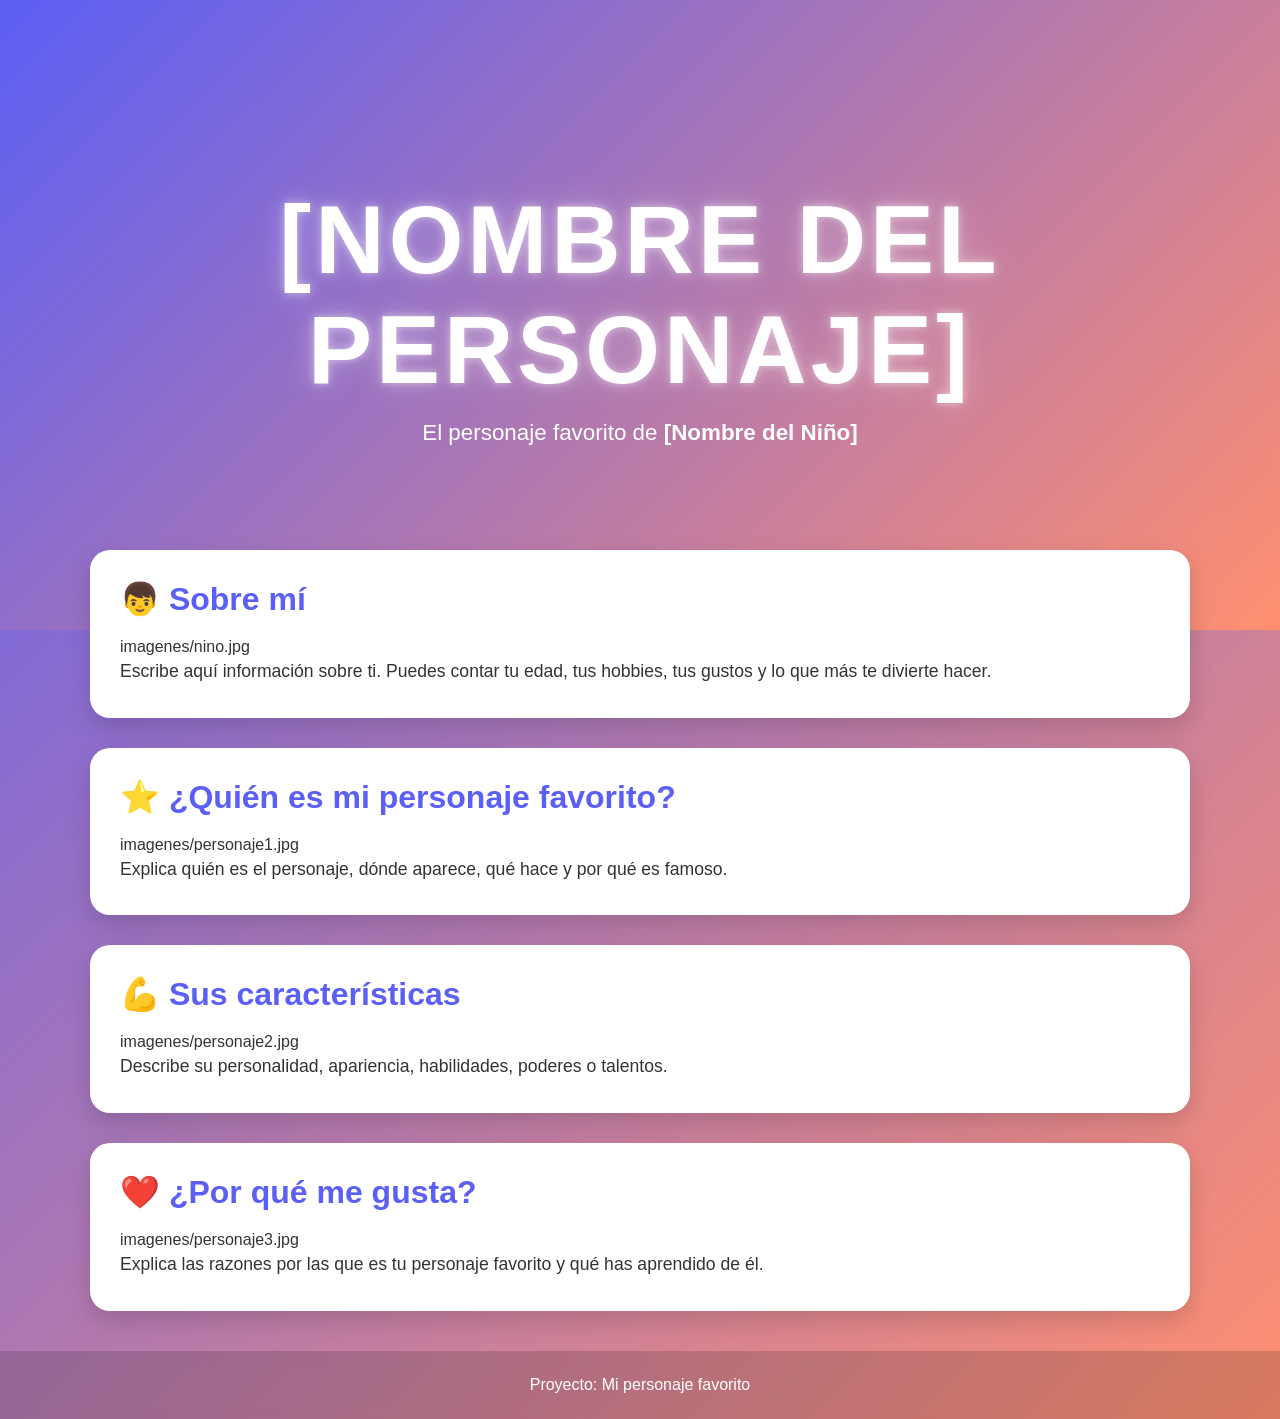
==== docs/personajeFavorito/index.html @ 67466ecb "Automated update" ====
<!DOCTYPE html>
<html lang="es">

<head>
    <meta charset="UTF-8">
    <meta name="viewport" content="width=device-width, initial-scale=1.0">
    <title>[Nombre del Personaje]</title>
    <link rel="stylesheet" href="style.css">
</head>

<body>

    <header class="hero">
        <div class="hero-content">
            <h1>[NOMBRE DEL PERSONAJE]</h1>
            <p>El personaje favorito de <strong>[Nombre del Niño]</strong></p>
        </div>
    </header>

    <main>

        <section class="card">
            <h2>👦 Sobre mí</h2>
            imagenes/nino.jpg

            <p>
                Escribe aquí información sobre ti.
                Puedes contar tu edad, tus hobbies,
                tus gustos y lo que más te divierte hacer.
            </p>
        </section>

        <section class="card">
            <h2>⭐ ¿Quién es mi personaje favorito?</h2>
            imagenes/personaje1.jpg

            <p>
                Explica quién es el personaje, dónde aparece,
                qué hace y por qué es famoso.
            </p>
        </section>

        <section class="card">
            <h2>💪 Sus características</h2>
            imagenes/personaje2.jpg

            <p>
                Describe su personalidad, apariencia,
                habilidades, poderes o talentos.
            </p>
        </section>

        <section class="card">
            <h2>❤️ ¿Por qué me gusta?</h2>
            imagenes/personaje3.jpg

            <p>
                Explica las razones por las que es tu personaje favorito
                y qué has aprendido de él.
            </p>
        </section>

    </main>

    <footer>
        <p>Proyecto: Mi personaje favorito</p>
    </footer>

</body>

</html>
---- docs/personajeFavorito/style.css ----
/*======================================
  PALETA DE COLORES
======================================*/
:root {
    --color-primario: #5b5ff5;
    --color-secundario: #ff8f70;
}

/*======================================
  CONFIGURACIÓN GENERAL
======================================*/
* {
    margin: 0;
    padding: 0;
    box-sizing: border-box;
}

body {
    font-family: "Segoe UI", Arial, sans-serif;

    background: linear-gradient(
        135deg,
        var(--color-primario),
        var(--color-secundario)
    );

    min-height: 100vh;
    color: #333;
}

/*======================================
  HERO
======================================*/
.hero {
    height: 70vh;

    display: flex;
    justify-content: center;
    align-items: center;

    text-align: center;

    background: linear-gradient(
        135deg,
        var(--color-primario),
        var(--color-secundario)
    );

    color: white;
}

.hero-content {
    animation: aparecer 1.5s ease;
}

.hero h1 {
    font-size: clamp(3rem, 8vw, 6rem);
    letter-spacing: 4px;
    text-transform: uppercase;

    text-shadow:
        0 0 10px rgba(255,255,255,.5),
        0 0 30px rgba(255,255,255,.3);

    animation: flotar 3s ease-in-out infinite;
}

.hero p {
    font-size: 1.4rem;
    margin-top: 15px;
}

/*======================================
  CONTENEDOR
======================================*/
main {
    width: 90%;
    max-width: 1100px;

    margin: -80px auto 40px;
}

/*======================================
  TARJETAS
======================================*/
.card {
    background: white;

    margin-bottom: 30px;
    padding: 30px;

    border-radius: 20px;

    box-shadow: 0 10px 25px rgba(0,0,0,.15);

    transition: .3s;
}

.card:hover {
    transform: translateY(-8px);
}

.card h2 {
    color: var(--color-primario);
    margin-bottom: 20px;
    font-size: 2rem;
}

.card img {
    width: 100%;
    max-width: 450px;

    display: block;
    margin: 20px auto;

    border-radius: 15px;

    transition: .4s;
}

.card img:hover {
    transform: scale(1.05);
}

.card p {
    font-size: 1.1rem;
    line-height: 1.8;
}

/*======================================
  FOOTER
======================================*/
footer {
    text-align: center;

    padding: 25px;

    color: white;

    background: rgba(0,0,0,.15);

    backdrop-filter: blur(5px);
}

/*======================================
  ANIMACIONES
======================================*/
@keyframes aparecer {
    from {
        opacity: 0;
        transform: translateY(40px);
    }

    to {
        opacity: 1;
        transform: translateY(0);
    }
}

@keyframes flotar {
    0% {
        transform: translateY(0);
    }

    50% {
        transform: translateY(-10px);
    }

    100% {
        transform: translateY(0);
    }
}

/*======================================
  RESPONSIVE
======================================*/
@media (max-width: 768px) {

    .hero {
        height: 55vh;
    }

    .hero p {
        font-size: 1rem;
    }

    .card {
        padding: 20px;
    }

    .card h2 {
        font-size: 1.5rem;
    }
}
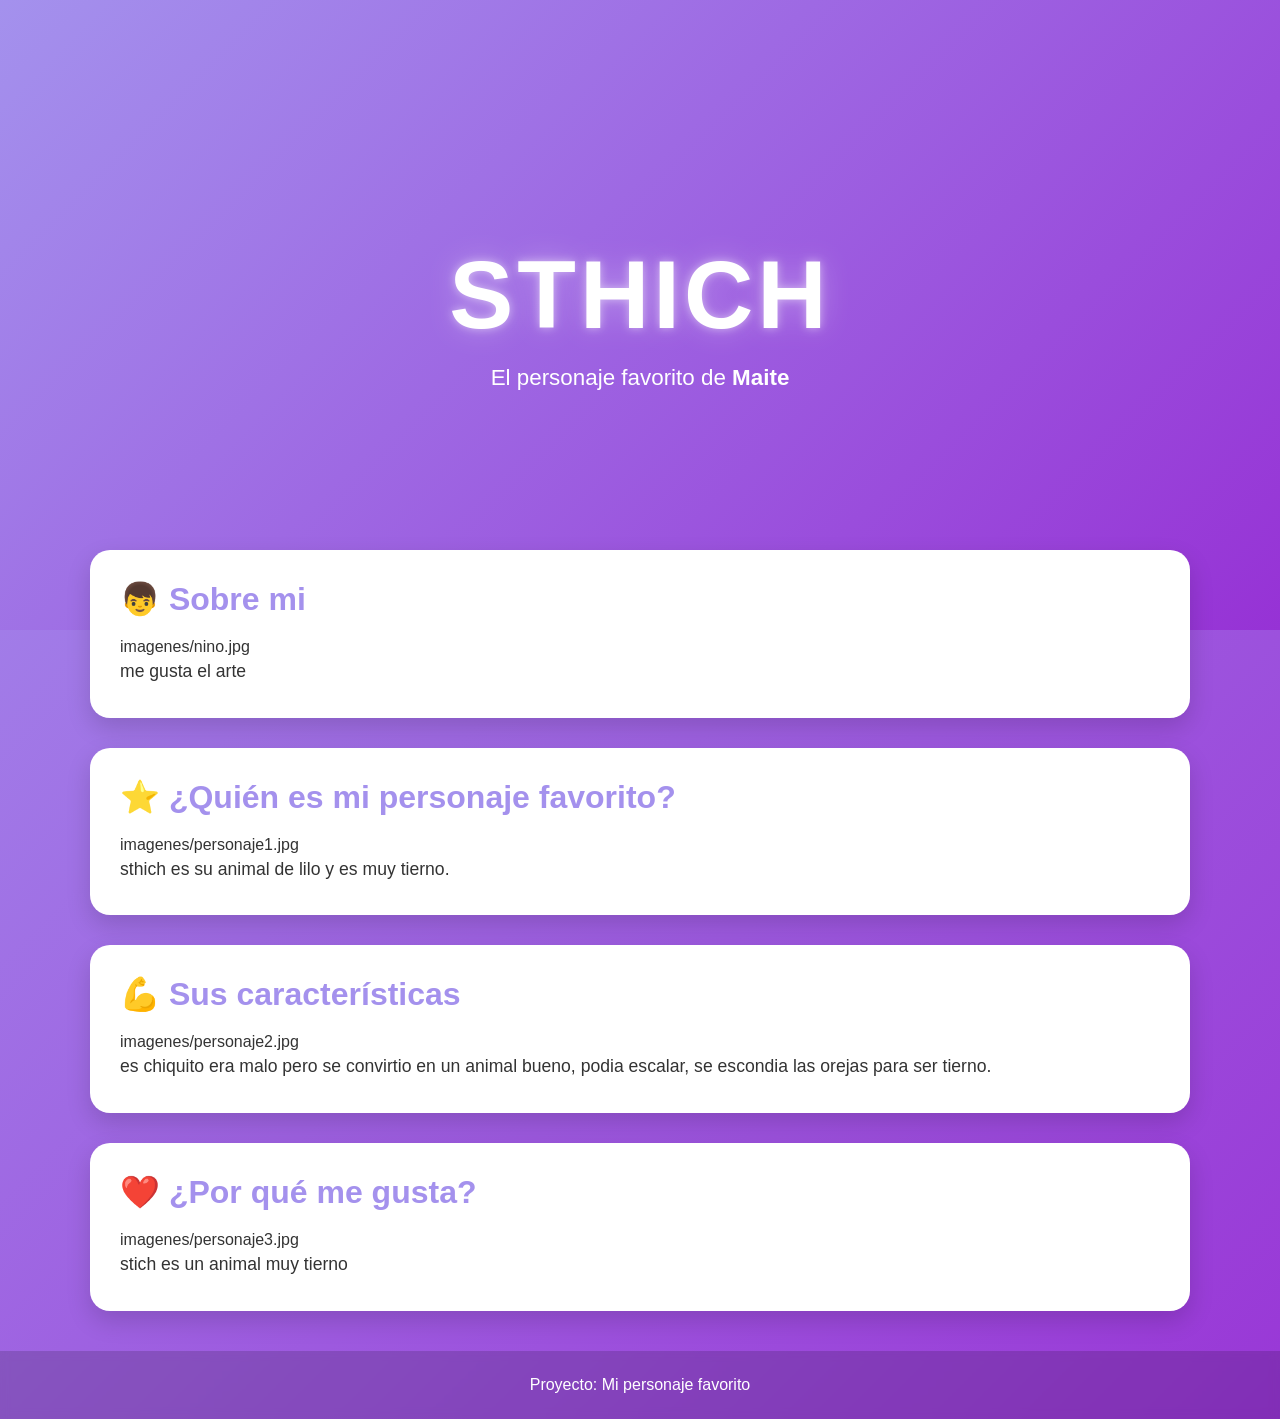
==== commit a7194436: "mensaje" ====
--- a/docs/personajeFavorito/index.html
+++ b/docs/personajeFavorito/index.html
@@ -12,21 +12,20 @@
 
     <header class="hero">
         <div class="hero-content">
-            <h1>[NOMBRE DEL PERSONAJE]</h1>
-            <p>El personaje favorito de <strong>[Nombre del Niño]</strong></p>
+            <h1> sthich </h1>
+            <p>El personaje favorito de<strong> Maite</strong></p>
         </div>
     </header>
 
     <main>
 
         <section class="card">
-            <h2>👦 Sobre mí</h2>
+            <h2>👦 Sobre mi</h2>
             imagenes/nino.jpg
 
             <p>
-                Escribe aquí información sobre ti.
-                Puedes contar tu edad, tus hobbies,
-                tus gustos y lo que más te divierte hacer.
+                me gusta el arte 
+        
             </p>
         </section>
 
@@ -35,8 +34,7 @@
             imagenes/personaje1.jpg
 
             <p>
-                Explica quién es el personaje, dónde aparece,
-                qué hace y por qué es famoso.
+                   sthich es su animal de lilo y es muy tierno.
             </p>
         </section>
 
@@ -45,8 +43,9 @@
             imagenes/personaje2.jpg
 
             <p>
-                Describe su personalidad, apariencia,
-                habilidades, poderes o talentos.
+                es chiquito  era malo pero se convirtio en un animal bueno,
+                podia escalar, se escondia las orejas para ser tierno.
+            
             </p>
         </section>
 
@@ -55,8 +54,7 @@
             imagenes/personaje3.jpg
 
             <p>
-                Explica las razones por las que es tu personaje favorito
-                y qué has aprendido de él.
+            stich es un animal muy tierno
             </p>
         </section>
 
--- a/docs/personajeFavorito/style.css
+++ b/docs/personajeFavorito/style.css
@@ -2,8 +2,8 @@
   PALETA DE COLORES
 ======================================*/
 :root {
-    --color-primario: #5b5ff5;
-    --color-secundario: #ff8f70;
+    --color-primario: hsl(252, 72%, 75%);
+    --color-secundario: #9631d5f8;
 }
 
 /*======================================
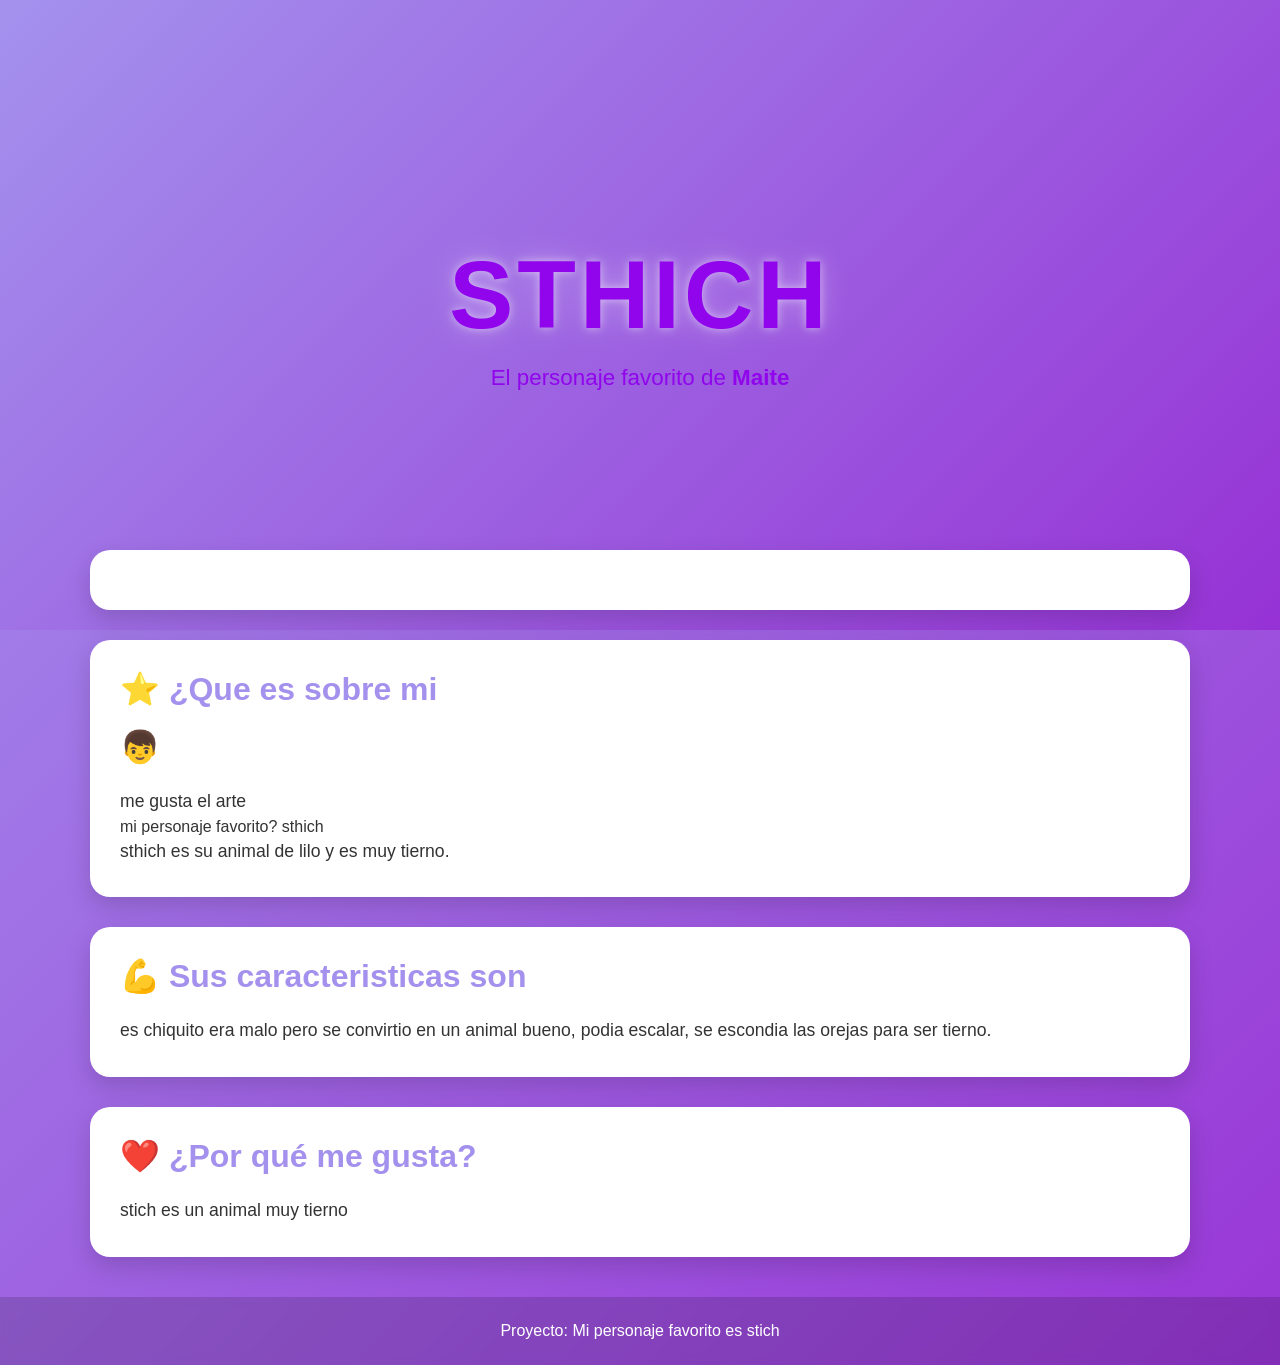
==== commit adf31825: "mensaje" ====
--- a/docs/personajeFavorito/index.html
+++ b/docs/personajeFavorito/index.html
@@ -20,18 +20,17 @@
     <main>
 
         <section class="card">
-            <h2>👦 Sobre mi</h2>
-            imagenes/nino.jpg
+     
+        </section>
+
+        <section class="card">
+            <h2>⭐ ¿Que es sobre mi<h2>👦 </h2>
 
             <p>
                 me gusta el arte 
         
-            </p>
-        </section>
-
-        <section class="card">
-            <h2>⭐ ¿Quién es mi personaje favorito?</h2>
-            imagenes/personaje1.jpg
+            </p> mi personaje favorito?</h2>
+            sthich
 
             <p>
                    sthich es su animal de lilo y es muy tierno.
@@ -39,8 +38,8 @@
         </section>
 
         <section class="card">
-            <h2>💪 Sus características</h2>
-            imagenes/personaje2.jpg
+            <h2>💪 Sus caracteristicas son</h2>
+            
 
             <p>
                 es chiquito  era malo pero se convirtio en un animal bueno,
@@ -51,7 +50,7 @@
 
         <section class="card">
             <h2>❤️ ¿Por qué me gusta?</h2>
-            imagenes/personaje3.jpg
+            
 
             <p>
             stich es un animal muy tierno
@@ -61,7 +60,7 @@
     </main>
 
     <footer>
-        <p>Proyecto: Mi personaje favorito</p>
+        <p>Proyecto: Mi personaje favorito es stich</p>
     </footer>
 
 </body>
--- a/docs/personajeFavorito/style.css
+++ b/docs/personajeFavorito/style.css
@@ -46,7 +46,7 @@
         var(--color-secundario)
     );
 
-    color: white;
+    color: rgb(144, 5, 236);
 }
 
 .hero-content {
